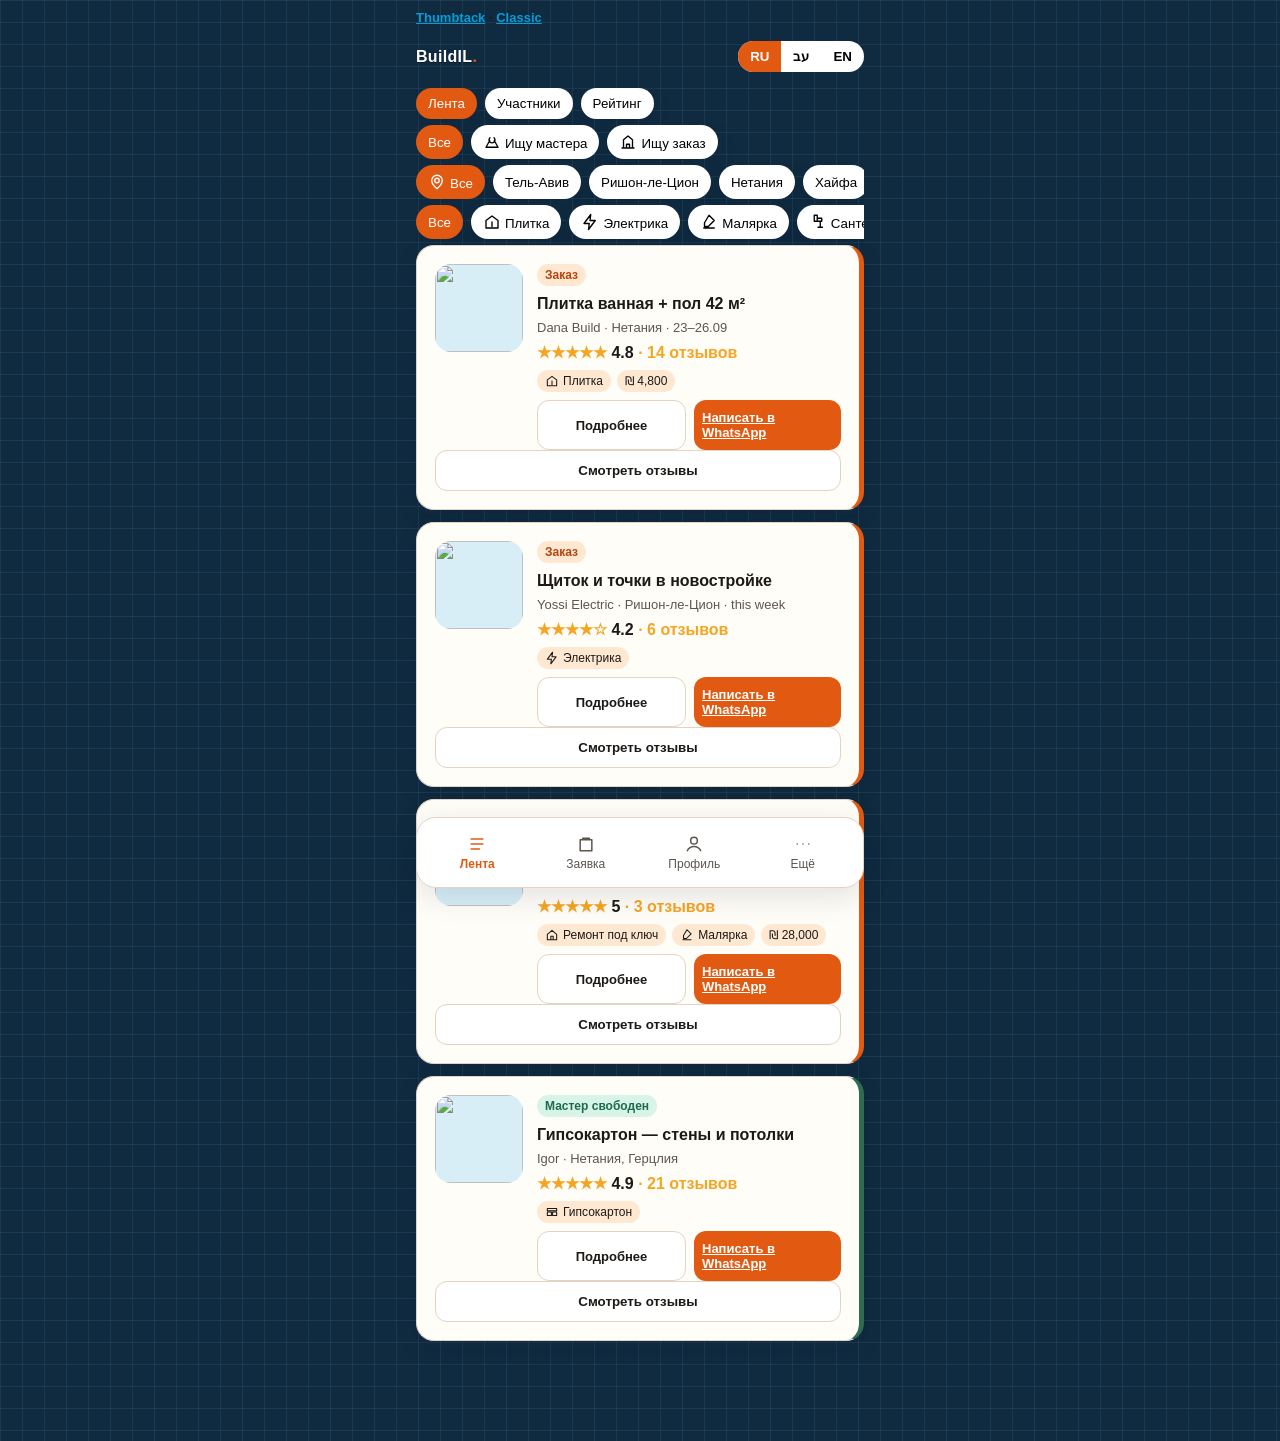
==== classic/index.html @ e70d602d "Add files via upload" ====
<!DOCTYPE html>
<html lang="ru" dir="ltr">
<head>
  <meta charset="UTF-8" />
  <meta name="viewport" content="width=device-width, initial-scale=1, viewport-fit=cover" />
  <title>BuildIL Classic</title>
  <meta name="theme-color" content="#e25a12" />
  <meta name="apple-mobile-web-app-capable" content="yes" />
  <meta name="apple-mobile-web-app-title" content="BuildIL" />
  <link rel="manifest" href="manifest.webmanifest" />
  <link rel="icon" href="icon.svg" />
  <link rel="stylesheet" href="styles.css?v=8" />
</head>
<body>
  <div class="compare"><a href="../">Thumbtack</a> · <a href="./">Classic</a></div>
  <div id="app"></div>
  <script src="app.js?v=8"></script>
  <script>
    if ("serviceWorker" in navigator) navigator.serviceWorker.register("./sw.js?v=8");
  </script>
</body>
</html>
---- classic/styles.css ----
:root {
  --bg: #12324a;
  --card: #fffdf8;
  --ink: #1c1916;
  --muted: #5c564e;
  --line: #e2d3c2;
  --brand: #e25a12;
  --brand-dark: #b8430a;
  --ok: #2f6b4f;
  --chip: #ffe8d2;
  --shadow: 0 8px 24px rgba(15, 23, 42, 0.08);
}
* { box-sizing: border-box; }
html, body {
  margin: 0;
  min-height: 100%;
  color: var(--ink);
  font-family: "Segoe UI", Arial, sans-serif;
  background-color: #102a40;
  background-image:
    linear-gradient(rgba(90, 170, 210, 0.12) 1px, transparent 1px),
    linear-gradient(90deg, rgba(90, 170, 210, 0.12) 1px, transparent 1px);
  background-size: 22px 22px;
}
body[dir="rtl"] { font-family: "Segoe UI", "Arial Hebrew", Arial, sans-serif; }
.app {
  max-width: 480px;
  margin: 0 auto;
  min-height: 100vh;
  padding: 16px 16px 88px;
}
.top {
  display: flex;
  align-items: center;
  justify-content: space-between;
  gap: 12px;
  margin-bottom: 16px;
}
.logo {
  font-weight: 800;
  letter-spacing: 0.02em;
  color: #fff;
  text-shadow: 0 1px 0 #0006;
}
.logo span { color: var(--brand); }
.lang {
  display: flex;
  background: #fff;
  border-radius: 999px;
  overflow: hidden;
}
.lang button {
  border: 0;
  background: transparent;
  padding: 8px 12px;
  font-weight: 700;
}
.lang button.on { background: var(--brand); color: #fff; }
.hero, .card {
  background: var(--card);
  border: 1px solid var(--line);
  border-radius: 18px;
  box-shadow: var(--shadow);
  padding: 18px;
  margin-bottom: 12px;
}
.profile-bg { background: #fff; }
.hero h1 { margin: 0 0 8px; font-size: 28px; line-height: 1.15; }
.hero p { margin: 0; color: var(--muted); }
.btn {
  border: 0;
  background: var(--brand);
  color: #fff;
  border-radius: 12px;
  padding: 12px 14px;
  font-weight: 700;
  width: 100%;
}
.btn.ghost {
  background: #fff;
  color: var(--ink);
  border: 1px solid var(--line);
}
.row { display: flex; gap: 8px; }
.row .btn { flex: 1; }
label { display: block; font-size: 13px; color: var(--muted); margin: 10px 0 6px; font-weight: 700; }
input, select, textarea {
  width: 100%;
  border: 1px solid var(--line);
  border-radius: 12px;
  padding: 12px;
  font: inherit;
  background: #fff;
}
input[type="date"] {
  min-height: 48px;
  background: #fff url("data:image/svg+xml,%3Csvg xmlns='http://www.w3.org/2000/svg' width='22' height='22' viewBox='0 0 24 24' fill='none' stroke='%23009fd9' stroke-width='2'%3E%3Crect x='3' y='5' width='18' height='16' rx='2'/%3E%3Cpath d='M8 3v4M16 3v4M3 10h18'/%3E%3C/svg%3E") no-repeat right 12px center;
  background-size: 20px;
}
body[dir="rtl"] input[type="date"] { background-position: left 12px center; }
textarea { min-height: 90px; resize: vertical; }
.filters { display: flex; gap: 8px; overflow: auto; padding-bottom: 6px; }
.chip {
  border: 1px solid var(--line);
  border: 0;
  background: #fff;
  border-radius: 999px;
  padding: 8px 12px;
  white-space: nowrap;
  box-shadow: var(--shadow);
}
.chip.on { background: var(--brand); color: #fff; }
.job h3 { margin: 0 0 6px; font-size: 18px; }
.job.order { border-right: 5px solid #e25a12; }
.job.offer { border-right: 5px solid #2f6b4f; }
body[dir="rtl"] .job.order { border-right: 0; border-left: 5px solid #e25a12; }
body[dir="rtl"] .job.offer { border-right: 0; border-left: 5px solid #2f6b4f; }
.badge { display: inline-block; font-size: 12px; font-weight: 800; border-radius: 999px; padding: 4px 8px; margin-bottom: 8px; }
.badge.order { background: #ffe8d2; color: #b8430a; }
.badge.offer { background: #d8f3e7; color: #1d6b4f; }
.stars { color: #f5a524; font-weight: 700; }
.stars b { color: var(--ink); }
.tag.warn { background: #ffd4d4; color: #8a1f1f; }
.meta { color: var(--muted); font-size: 13px; margin-bottom: 8px; }
.tags { display: flex; flex-wrap: wrap; gap: 6px; margin: 8px 0; }
.tag { background: var(--chip); border-radius: 999px; padding: 4px 8px; font-size: 12px; }
.nav {
  position: fixed;
  left: 50%;
  transform: translateX(-50%);
  bottom: 12px;
  width: min(448px, calc(100% - 24px));
  display: grid;
  grid-template-columns: repeat(4, 1fr);
  background: #fff;
  color: var(--ink);
  border-radius: 20px;
  padding: 6px;
  box-shadow: 0 8px 30px rgba(15,23,42,.12);
  border: 1px solid var(--line);
}
.nav button {
  border: 0;
  background: transparent;
  color: var(--muted);
  padding: 10px 4px;
  font-size: 12px;
}
.nav button.on { color: var(--brand); font-weight: 800; }
.empty { text-align: center; color: var(--muted); padding: 28px 8px; }
.ok { color: var(--ok); font-weight: 700; }
.ad {
  border: 1px dashed #d7b089;
  background: #fff7ee;
  color: #7a4b22;
  border-radius: 14px;
  padding: 12px;
  margin: 10px 0;
  font-size: 13px;
}
.checkgrid { display: grid; gap: 8px; margin: 6px 0 4px; grid-template-columns: 1fr 1fr; }
.check {
  display: flex;
  align-items: center;
  gap: 8px;
  background: #fff;
  border: 1px solid var(--line);
  border-radius: 12px;
  padding: 10px 8px;
  font-size: 13px;
}
.check input { width: auto; accent-color: var(--brand); }
.ico { font-style: normal; font-size: 16px; }
.plan-preview { margin-top: 8px; max-width: 100%; border-radius: 12px; border: 1px solid var(--line); }
.plan-name { font-size: 13px; color: var(--muted); }
.reviews { margin: 8px 0; padding: 8px; background: #fff7ee; border-radius: 12px; }
.review-item { font-size: 13px; margin: 6px 0; color: var(--ink); }
.review-write textarea { margin: 8px 0; }

.avatar { width: 56px; height: 56px; border-radius: 50%; object-fit: cover; display: block; margin-bottom: 8px; background: #ffe2cf; }
.avatar.lg { width: 96px; height: 96px; margin: 0 auto 10px; }
.avatar.stub { display: flex; align-items: center; justify-content: center; font-size: 28px; }
.page-head { text-align: center; }
.stats { display: grid; grid-template-columns: 1fr 1fr 1fr; gap: 8px; margin: 12px 0; }
.stats div { background: #fff; border-radius: 12px; padding: 10px 6px; }
.stats b { display: block; font-size: 20px; }
.stats span { font-size: 12px; color: var(--muted); }

.tt-card { display: block; }
.tt-row { display: flex; gap: 14px; align-items: flex-start; }
.tt-photo {
  width: 88px; height: 88px; min-width: 88px;
  border-radius: 16px; object-fit: cover;
  background: #d7eef7;
}
.tt-body { flex: 1; min-width: 0; }
.tt-body h3 { font-size: 16px; line-height: 1.25; }
.tt-actions { display: flex; gap: 8px; margin-top: 8px; }
.tt-actions .btn { width: auto; flex: 1; padding: 10px 8px; font-size: 13px; }

.compare { max-width: 480px; margin: 0 auto; padding: 10px 16px 0; font-size: 13px; font-weight: 700; }
.compare a { color: #009fd9; }

@media (prefers-reduced-motion: no-preference) {
  .card, .hero, .ad {
    animation: rise .35s ease both;
  }
  .card:nth-child(2) { animation-delay: .04s; }
  .card:nth-child(3) { animation-delay: .08s; }
  .card:nth-child(4) { animation-delay: .12s; }
  .card:nth-child(5) { animation-delay: .16s; }
  .chip, .btn, .nav button {
    transition: transform .15s ease, background .15s ease, color .15s ease, box-shadow .15s ease;
  }
  .btn:active, .chip:active, .nav button:active { transform: scale(.97); }
  .tt-photo { transition: transform .2s ease; }
  .tt-card:hover .tt-photo { transform: scale(1.03); }
}
@keyframes rise {
  from { opacity: 0; transform: translateY(10px); }
  to { opacity: 1; transform: none; }
}

.icon {
  width: 18px; height: 18px;
  display: inline-block; vertical-align: -3px;
  margin-inline-end: 4px;
  fill: none; stroke: currentColor;
  stroke-width: 1.8; stroke-linecap: round; stroke-linejoin: round;
}
.nav .icon { display: block; margin: 0 auto 3px; width: 20px; height: 20px; }
.tag .icon { width: 14px; height: 14px; }
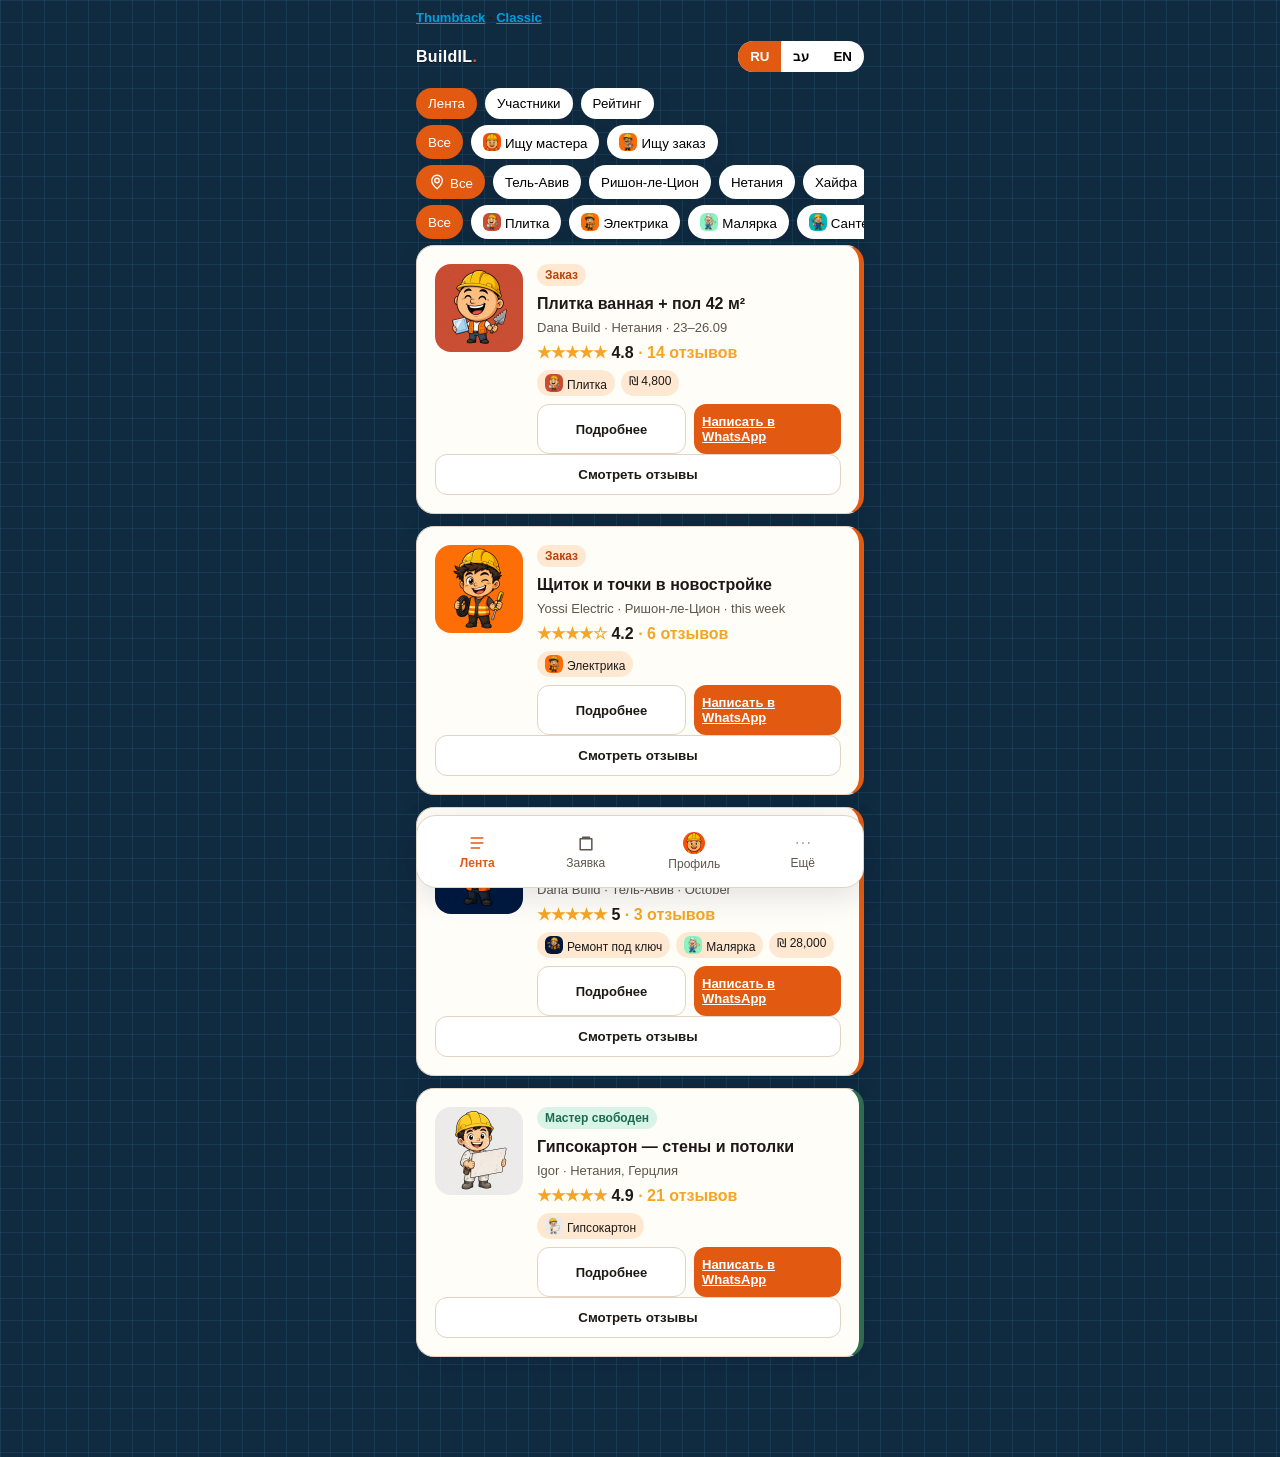
==== commit d78713bc: "Add files via upload" ====
--- a/classic/index.html
+++ b/classic/index.html
@@ -9,14 +9,14 @@
   <meta name="apple-mobile-web-app-title" content="BuildIL" />
   <link rel="manifest" href="manifest.webmanifest" />
   <link rel="icon" href="icon.svg" />
-  <link rel="stylesheet" href="styles.css?v=8" />
+  <link rel="stylesheet" href="styles.css?v=9" />
 </head>
 <body>
   <div class="compare"><a href="../">Thumbtack</a> · <a href="./">Classic</a></div>
   <div id="app"></div>
-  <script src="app.js?v=8"></script>
+  <script src="app.js?v=9"></script>
   <script>
-    if ("serviceWorker" in navigator) navigator.serviceWorker.register("./sw.js?v=8");
+    if ("serviceWorker" in navigator) navigator.serviceWorker.register("./sw.js?v=9");
   </script>
 </body>
 </html>
--- a/classic/styles.css
+++ b/classic/styles.css
@@ -230,3 +230,12 @@
 }
 .nav .icon { display: block; margin: 0 auto 3px; width: 20px; height: 20px; }
 .tag .icon { width: 14px; height: 14px; }
+
+.icon.pic {
+  object-fit: cover;
+  border-radius: 6px;
+  stroke: none;
+  background: #fff;
+}
+.nav .icon.pic { width: 22px; height: 22px; border-radius: 50%; }
+.tag .icon.pic { width: 18px; height: 18px; }
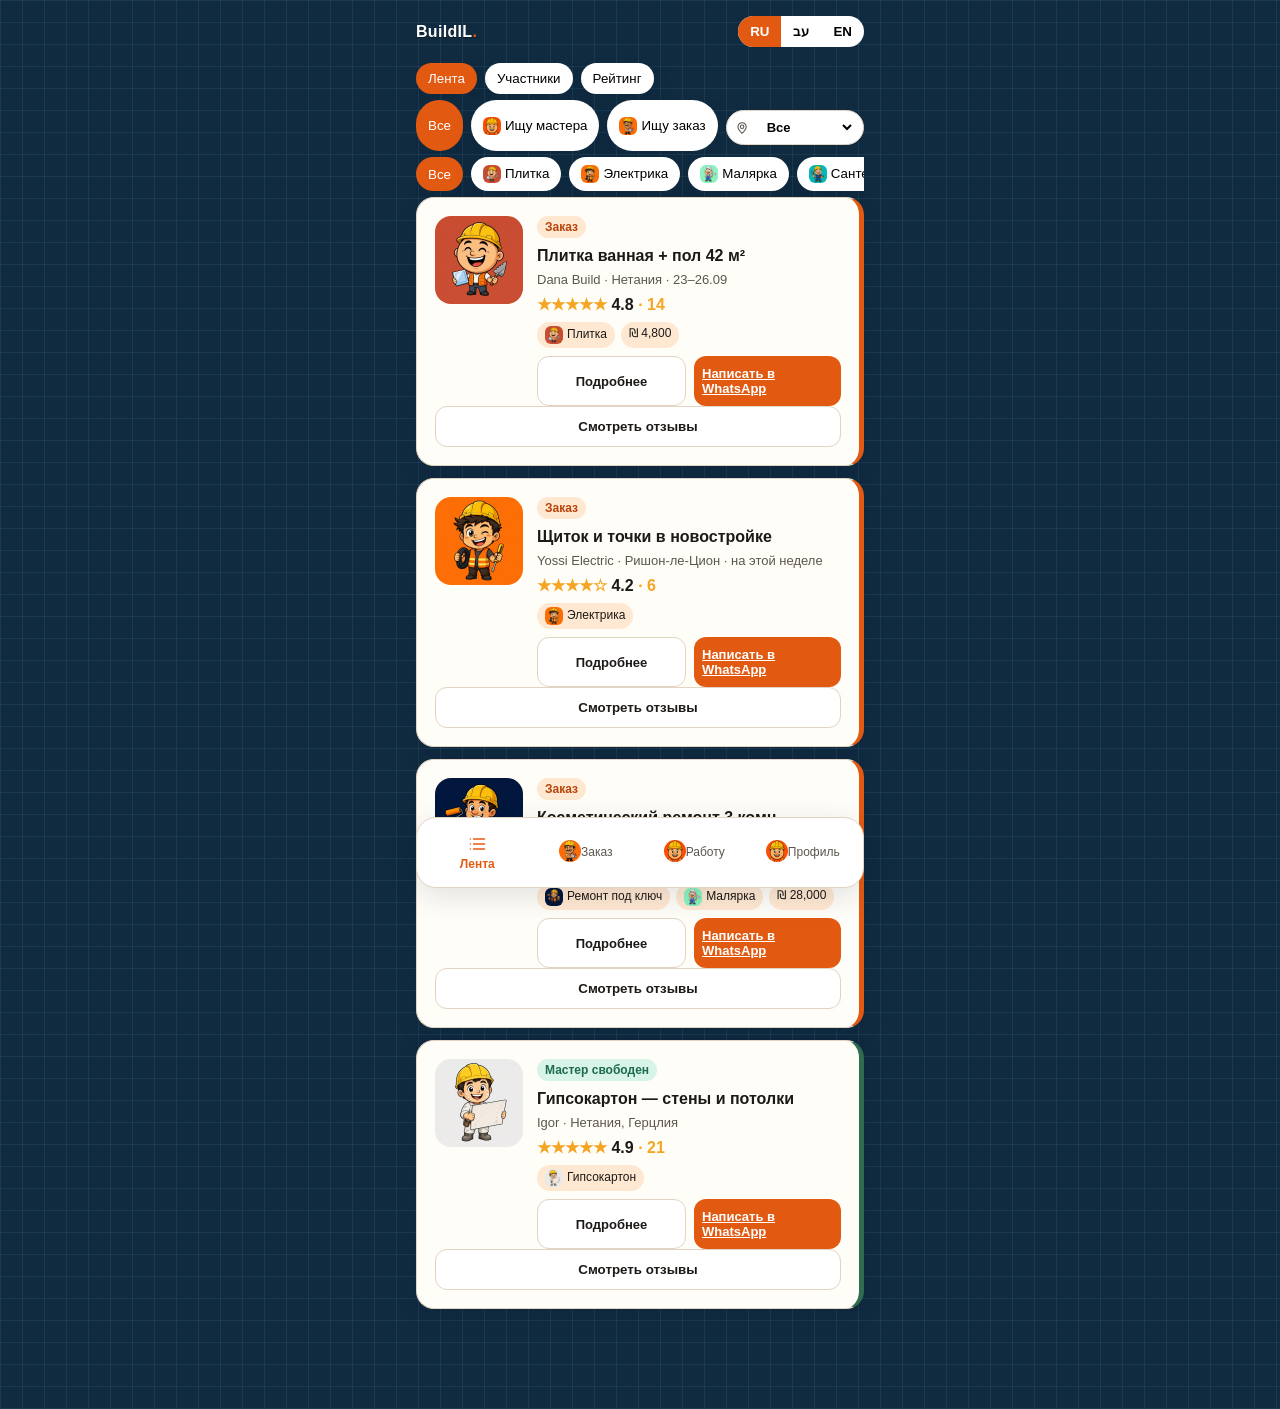
==== commit b0bd7bf7: "Add files via upload" ====
--- a/classic/index.html
+++ b/classic/index.html
@@ -9,14 +9,13 @@
   <meta name="apple-mobile-web-app-title" content="BuildIL" />
   <link rel="manifest" href="manifest.webmanifest" />
   <link rel="icon" href="icon.svg" />
-  <link rel="stylesheet" href="styles.css?v=9" />
+  <link rel="stylesheet" href="styles.css?v=15" />
 </head>
 <body>
-  <div class="compare"><a href="../">Thumbtack</a> · <a href="./">Classic</a></div>
   <div id="app"></div>
-  <script src="app.js?v=9"></script>
+  <script src="app.js?v=15"></script>
   <script>
-    if ("serviceWorker" in navigator) navigator.serviceWorker.register("./sw.js?v=9");
+    if ("serviceWorker" in navigator) navigator.serviceWorker.register("./sw.js?v=15");
   </script>
 </body>
 </html>
--- a/classic/styles.css
+++ b/classic/styles.css
@@ -239,3 +239,44 @@
 }
 .nav .icon.pic { width: 22px; height: 22px; border-radius: 50%; }
 .tag .icon.pic { width: 18px; height: 18px; }
+
+.icon.pic, .tt-photo {
+  animation: bob 1.6s ease-in-out infinite !important;
+  transform-origin: 50% 90%;
+}
+.icon.pic:hover, .tt-photo:hover { animation: wave .45s ease !important; }
+@keyframes bob {
+  0%, 100% { transform: translateY(0) rotate(0deg); }
+  50% { transform: translateY(-8px) rotate(-4deg); }
+}
+@keyframes wave {
+  0%, 100% { transform: rotate(0); }
+  25% { transform: rotate(-8deg) scale(1.08); }
+  75% { transform: rotate(8deg) scale(1.08); }
+}
+
+.picwrap {
+  display: inline-block;
+  vertical-align: middle;
+  animation: bob 1.6s ease-in-out infinite;
+  -webkit-animation: bob 1.6s ease-in-out infinite;
+  transform-origin: 50% 90%;
+  -webkit-transform-origin: 50% 90%;
+}
+.picwrap.big { display: block; flex-shrink: 0; }
+.picwrap .icon.pic, .picwrap .tt-photo {
+  animation: none !important;
+  -webkit-animation: none !important;
+  display: block;
+}
+@-webkit-keyframes bob {
+  0%, 100% { -webkit-transform: translateY(0) rotate(0deg); transform: translateY(0) rotate(0deg); }
+  50% { -webkit-transform: translateY(-8px) rotate(-4deg); transform: translateY(-8px) rotate(-4deg); }
+}
+
+.stars { white-space: nowrap; display: inline-block; }
+.citypick { display: flex; align-items: center; gap: 6px; background: #fff; border: 1px solid var(--line); border-radius: 999px; padding: 0 8px; }
+.citypick select { border: 0; background: transparent; font: inherit; padding: 8px 4px; max-width: 140px; }
+.filebtn { display: block; border: 1px solid var(--line); border-radius: 12px; padding: 12px; text-align: center; background: #fff; cursor: pointer; }
+.filebtn input { display: none; }
+.avatar.lg { width: 96px; height: 96px; border-radius: 50%; object-fit: cover; display: block; margin: 0 auto 8px; }
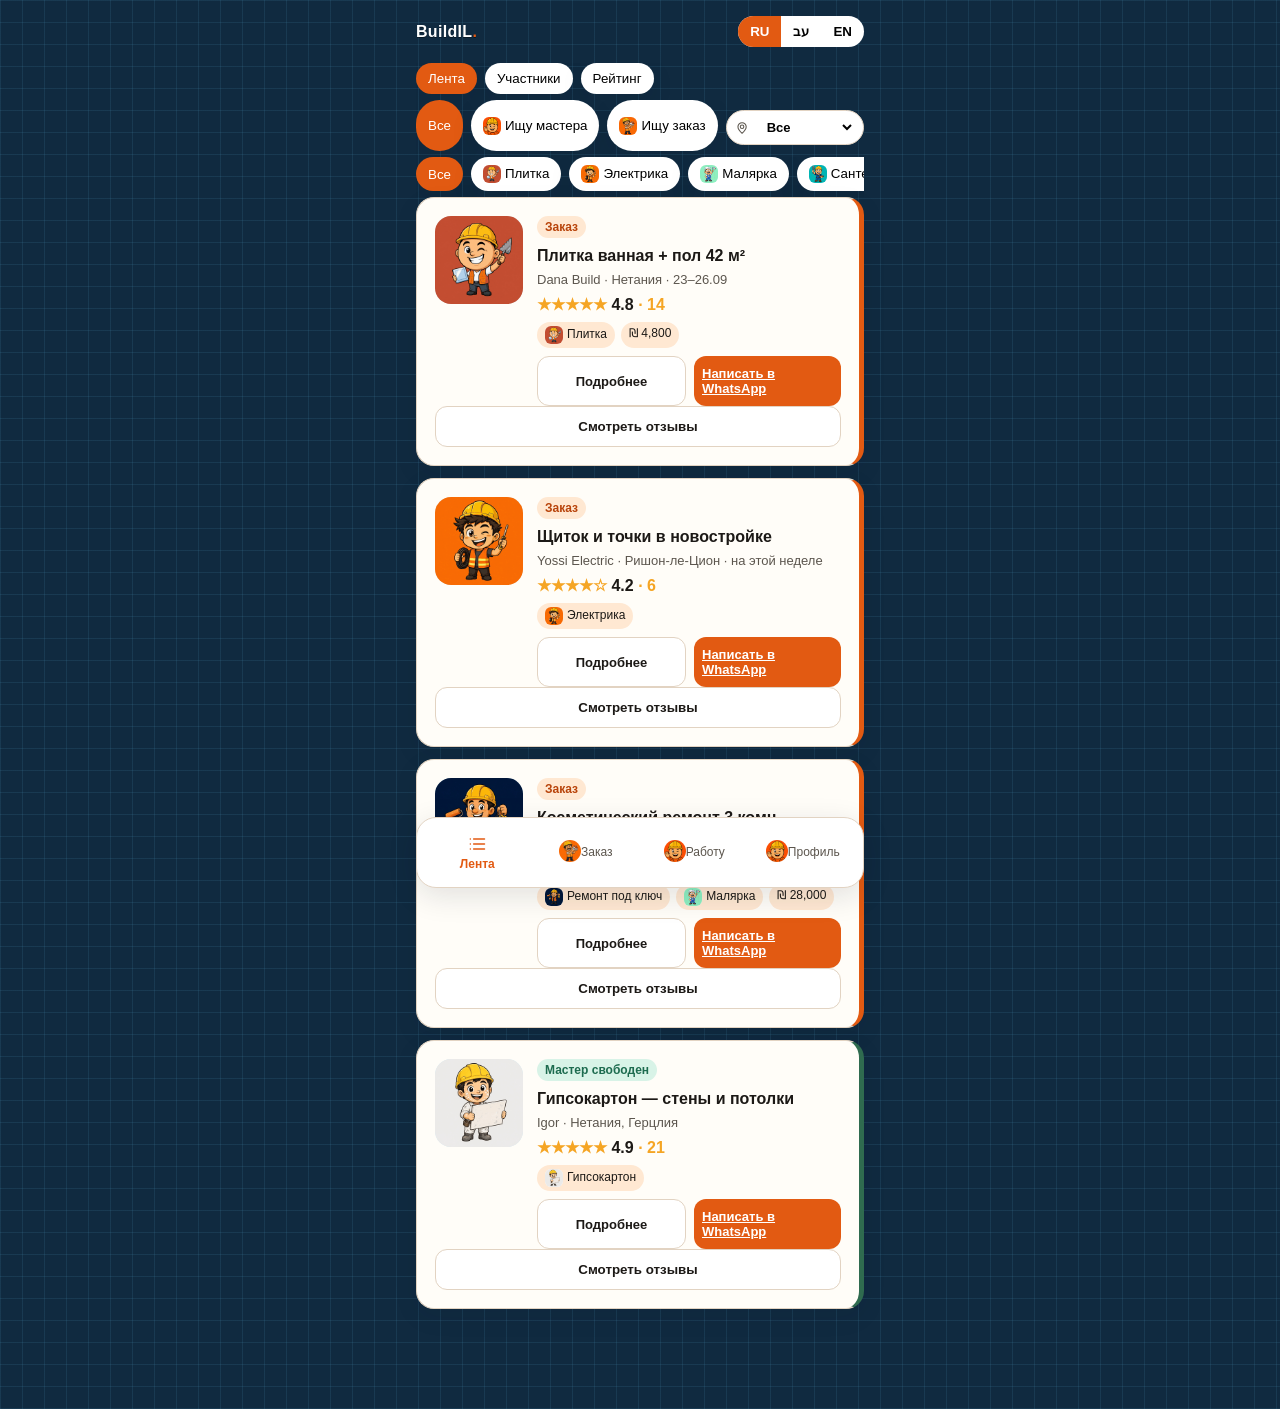
==== commit e49ffa41: "Add files via upload" ====
--- a/classic/index.html
+++ b/classic/index.html
@@ -9,13 +9,13 @@
   <meta name="apple-mobile-web-app-title" content="BuildIL" />
   <link rel="manifest" href="manifest.webmanifest" />
   <link rel="icon" href="icon.svg" />
-  <link rel="stylesheet" href="styles.css?v=15" />
+  <link rel="stylesheet" href="styles.css?v=17" />
 </head>
 <body>
   <div id="app"></div>
-  <script src="app.js?v=15"></script>
+  <script src="app.js?v=17"></script>
   <script>
-    if ("serviceWorker" in navigator) navigator.serviceWorker.register("./sw.js?v=15");
+    if ("serviceWorker" in navigator) navigator.serviceWorker.register("./sw.js?v=17");
   </script>
 </body>
 </html>
--- a/classic/styles.css
+++ b/classic/styles.css
@@ -241,7 +241,7 @@
 .tag .icon.pic { width: 18px; height: 18px; }
 
 .icon.pic, .tt-photo {
-  animation: bob 1.6s ease-in-out infinite !important;
+  animation: none !important;
   transform-origin: 50% 90%;
 }
 .icon.pic:hover, .tt-photo:hover { animation: wave .45s ease !important; }
@@ -258,8 +258,8 @@
 .picwrap {
   display: inline-block;
   vertical-align: middle;
-  animation: bob 1.6s ease-in-out infinite;
-  -webkit-animation: bob 1.6s ease-in-out infinite;
+  animation: none;
+  -webkit-animation: none;
   transform-origin: 50% 90%;
   -webkit-transform-origin: 50% 90%;
 }
@@ -280,3 +280,12 @@
 .filebtn { display: block; border: 1px solid var(--line); border-radius: 12px; padding: 12px; text-align: center; background: #fff; cursor: pointer; }
 .filebtn input { display: none; }
 .avatar.lg { width: 96px; height: 96px; border-radius: 50%; object-fit: cover; display: block; margin: 0 auto 8px; }
+
+.mine-row { display: grid; grid-template-columns: 1fr 1fr; gap: 8px; margin-top: 14px; }
+.mine-tile {
+  border: 1px solid var(--line); background: #fff; border-radius: 16px;
+  padding: 12px 8px; text-align: center; color: inherit;
+}
+.mine-tile b { display: block; margin: 4px 0 2px; }
+.mine-tile span { display: block; font-size: 11px; color: var(--muted); line-height: 1.2; }
+.mine-tile .icon, .mine-tile .picwrap { margin: 0 auto; }
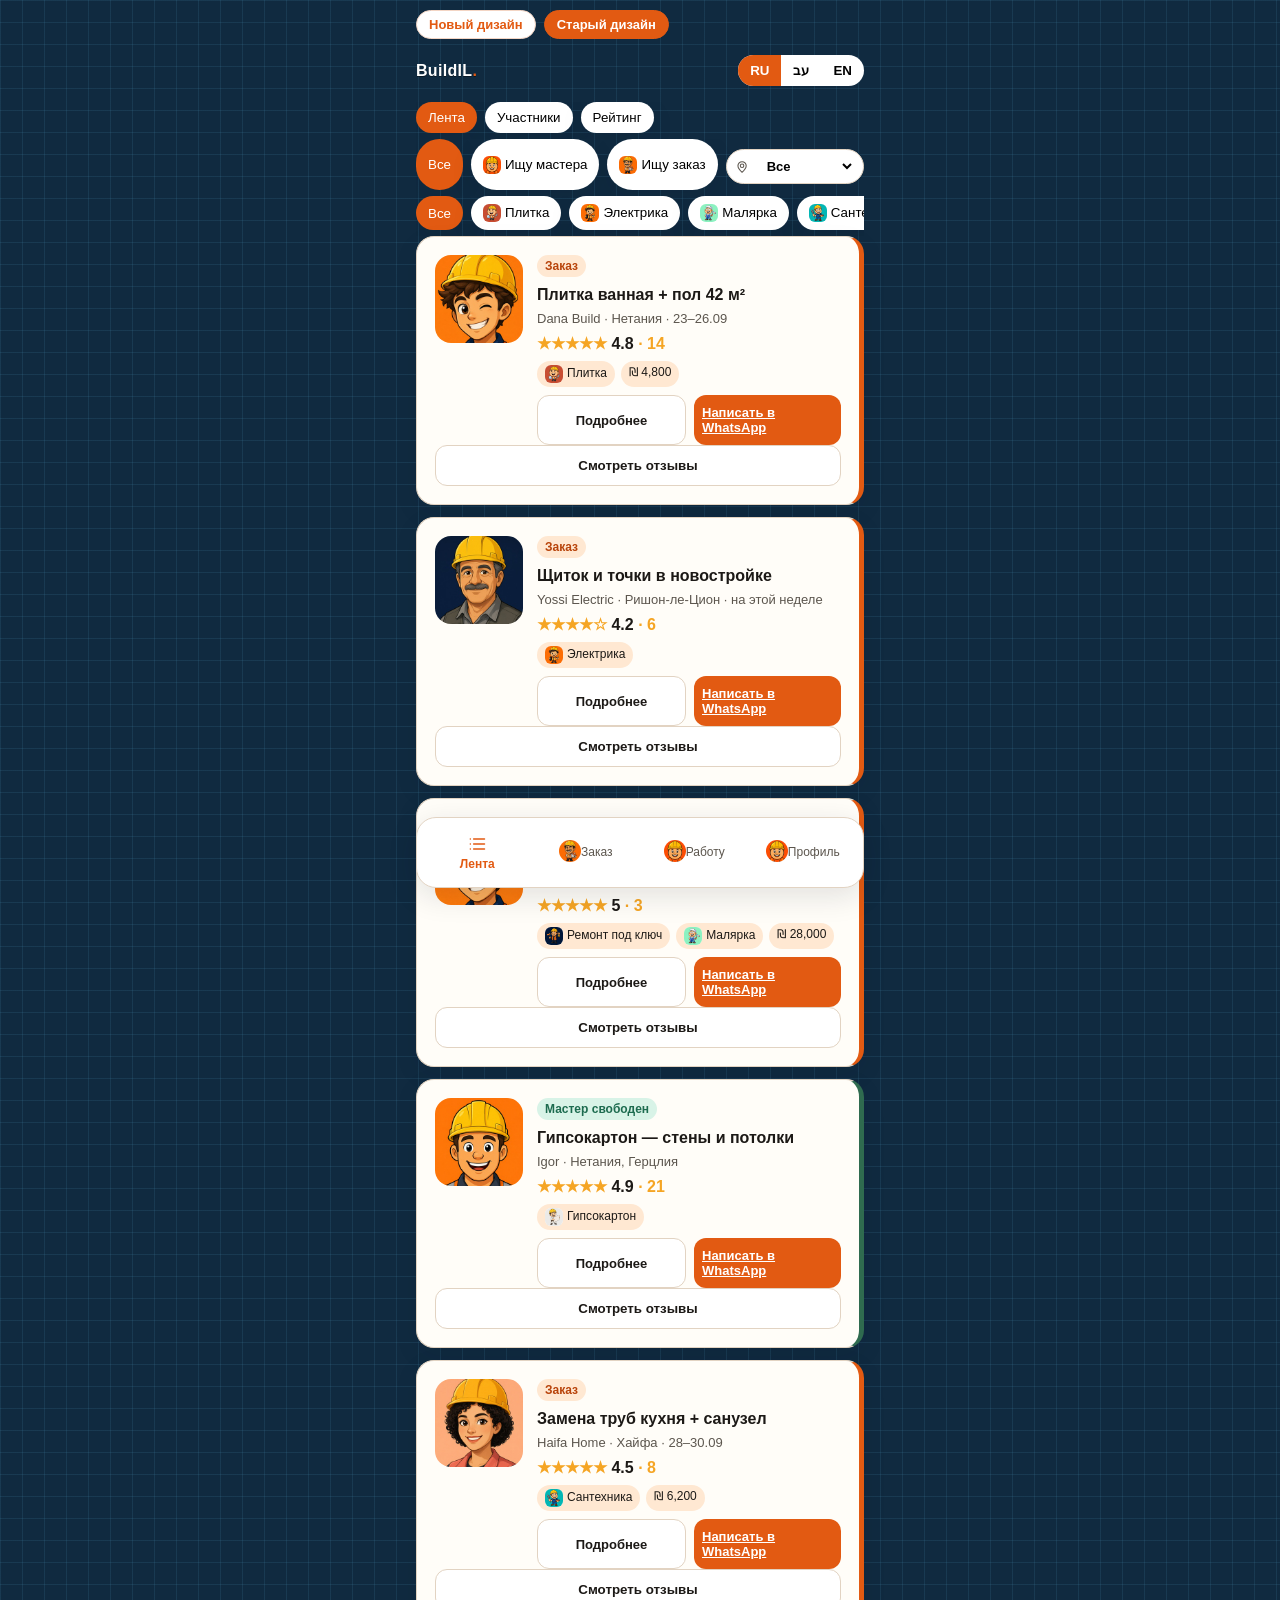
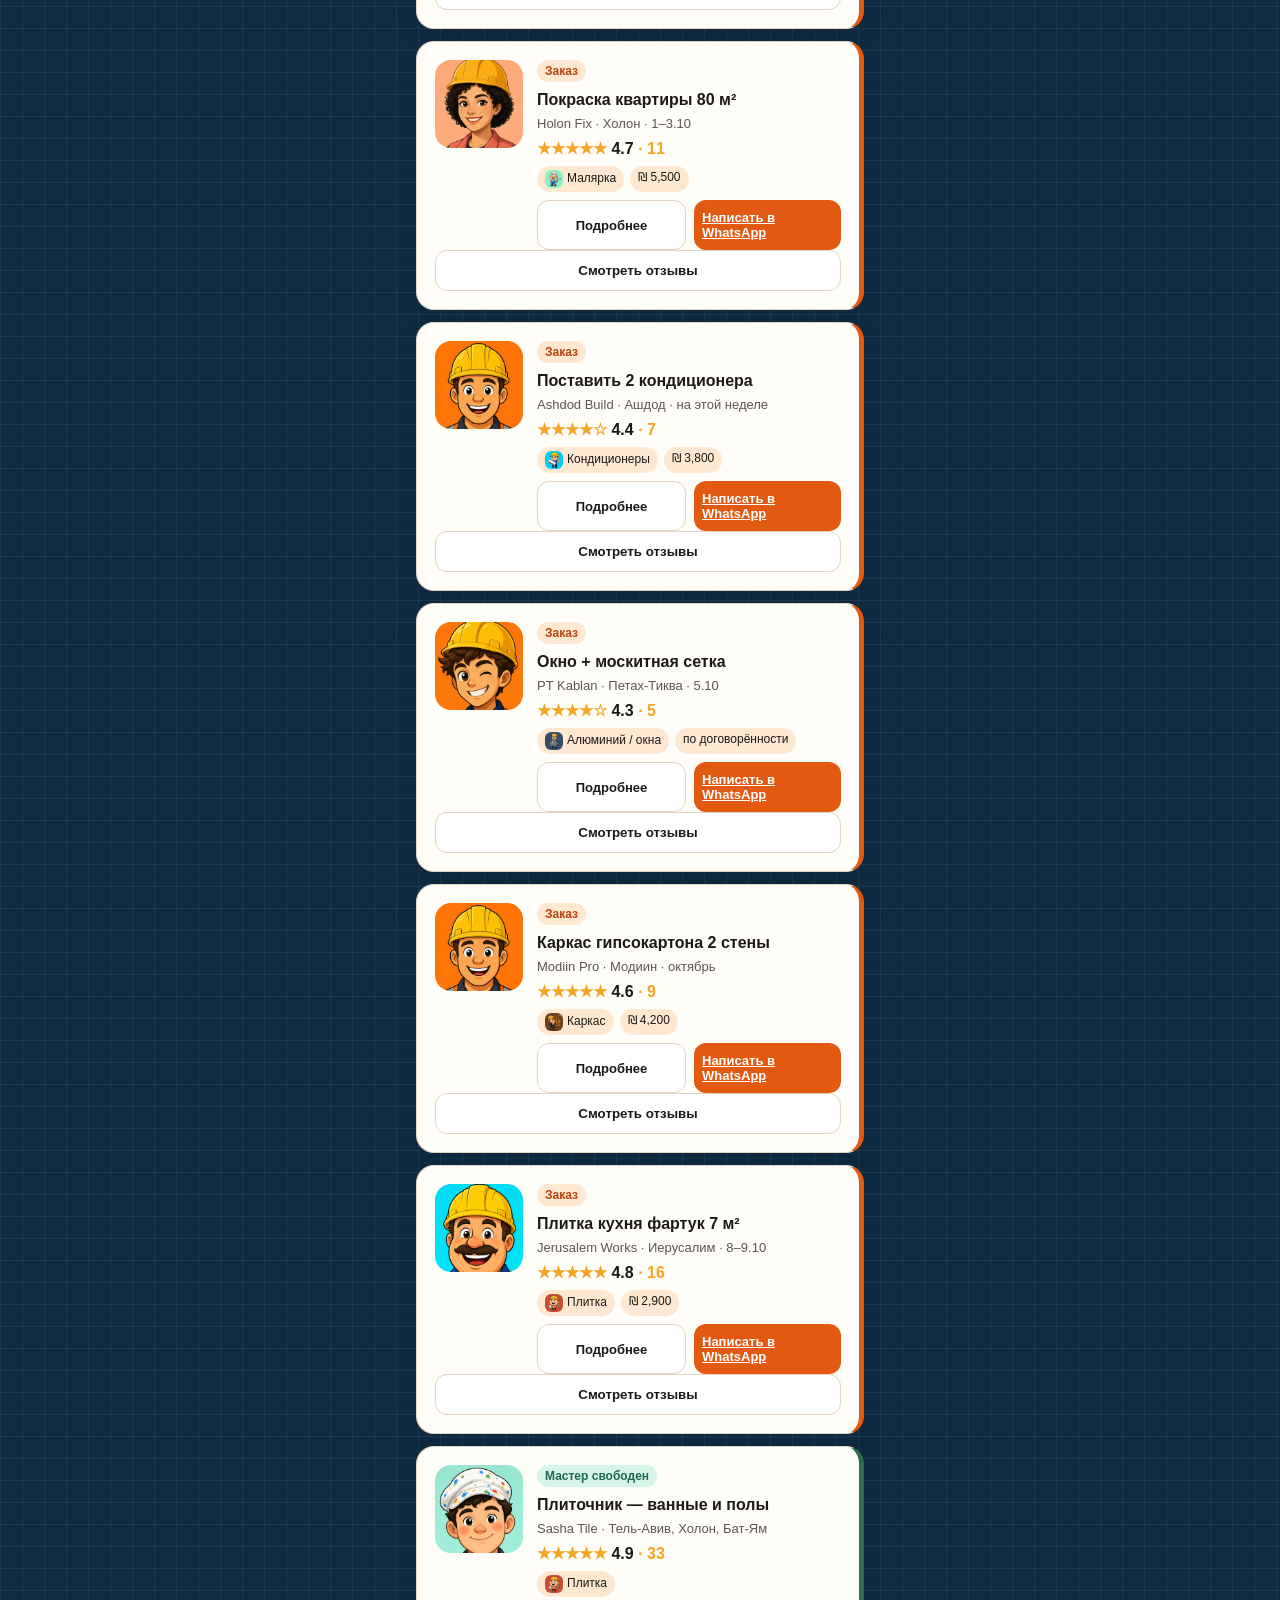
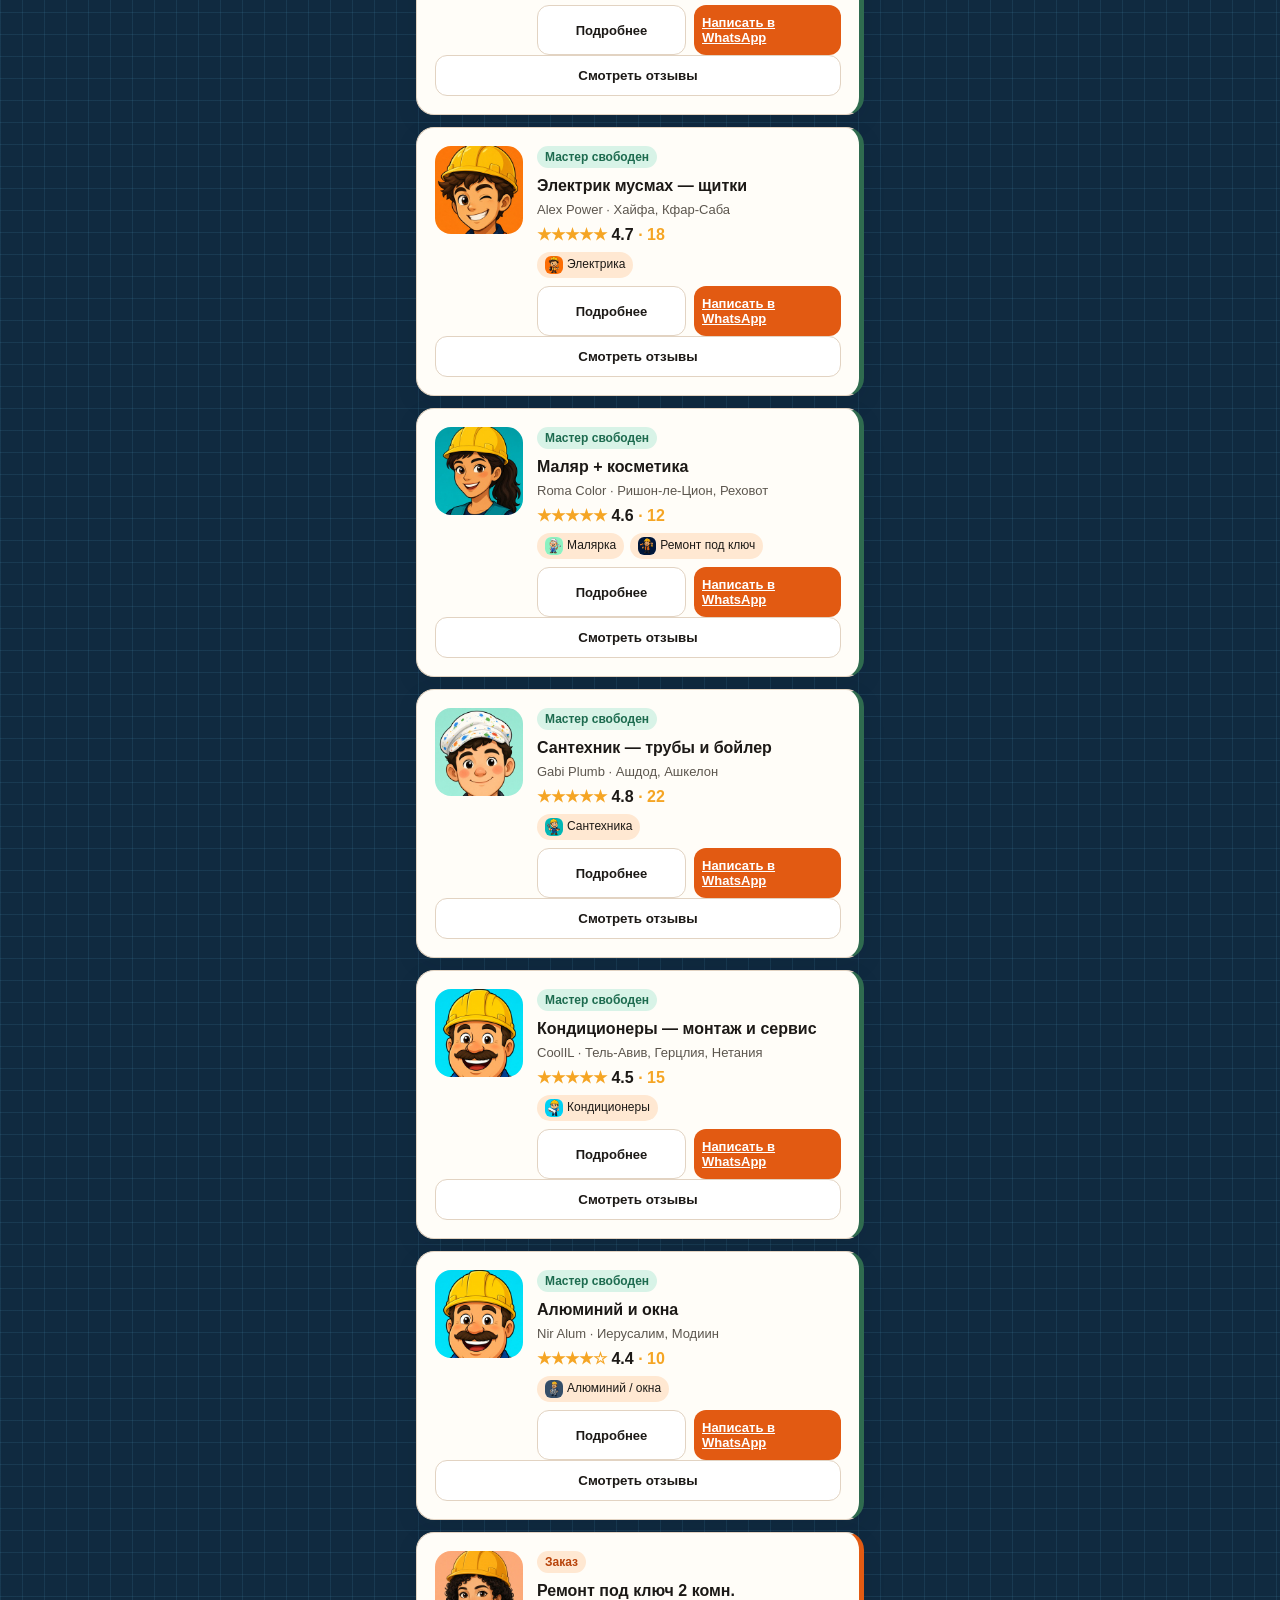
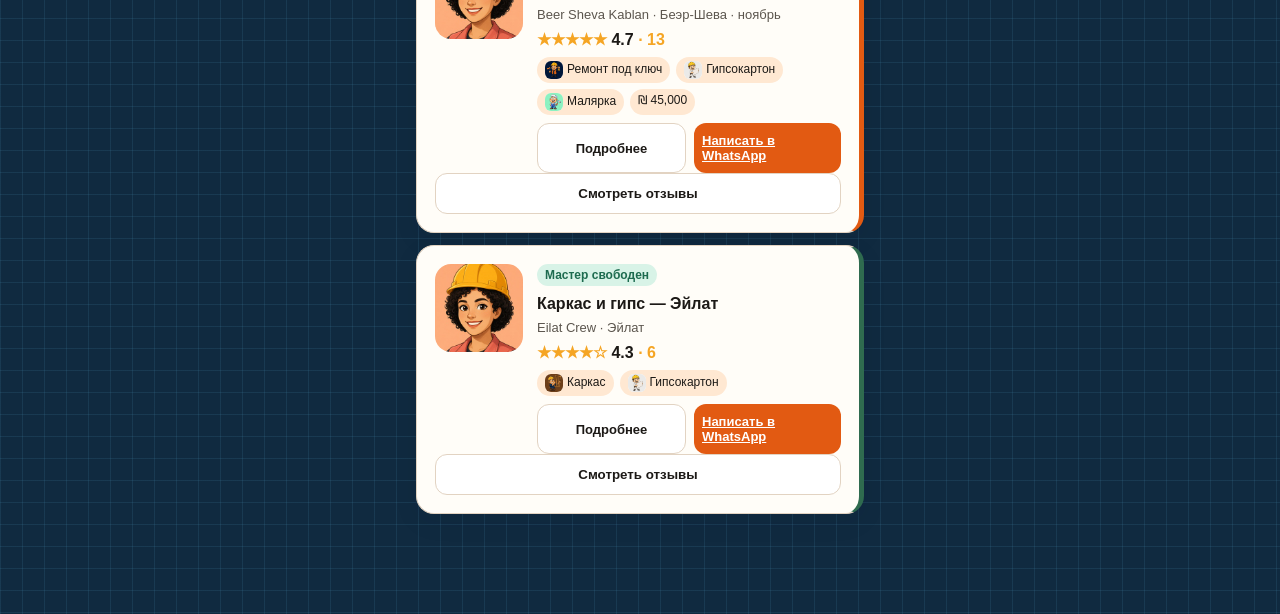
==== commit 43db0b4e: "Add files via upload" ====
--- a/classic/index.html
+++ b/classic/index.html
@@ -9,13 +9,17 @@
   <meta name="apple-mobile-web-app-title" content="BuildIL" />
   <link rel="manifest" href="manifest.webmanifest" />
   <link rel="icon" href="icon.svg" />
-  <link rel="stylesheet" href="styles.css?v=17" />
+  <link rel="stylesheet" href="styles.css?v=20" />
 </head>
 <body>
+  <div class="compare">
+    <a href="../">Новый дизайн</a>
+    <a class="on" href="./">Старый дизайн</a>
+  </div>
   <div id="app"></div>
-  <script src="app.js?v=17"></script>
+  <script src="app.js?v=20"></script>
   <script>
-    if ("serviceWorker" in navigator) navigator.serviceWorker.register("./sw.js?v=17");
+    if ("serviceWorker" in navigator) navigator.serviceWorker.register("./sw.js?v=20");
   </script>
 </body>
 </html>
--- a/classic/styles.css
+++ b/classic/styles.css
@@ -198,8 +198,9 @@
 .tt-actions { display: flex; gap: 8px; margin-top: 8px; }
 .tt-actions .btn { width: auto; flex: 1; padding: 10px 8px; font-size: 13px; }
 
-.compare { max-width: 480px; margin: 0 auto; padding: 10px 16px 0; font-size: 13px; font-weight: 700; }
-.compare a { color: #009fd9; }
+.compare { max-width: 480px; margin: 0 auto; padding: 10px 16px 0; font-size: 13px; font-weight: 700; display: flex; gap: 8px; }
+.compare a { color: #e25a12; border: 1px solid #f3d5c4; background: #fff; border-radius: 999px; padding: 6px 12px; text-decoration: none; }
+.compare a.on { background: #e25a12; color: #fff; border-color: #e25a12; }
 
 @media (prefers-reduced-motion: no-preference) {
   .card, .hero, .ad {
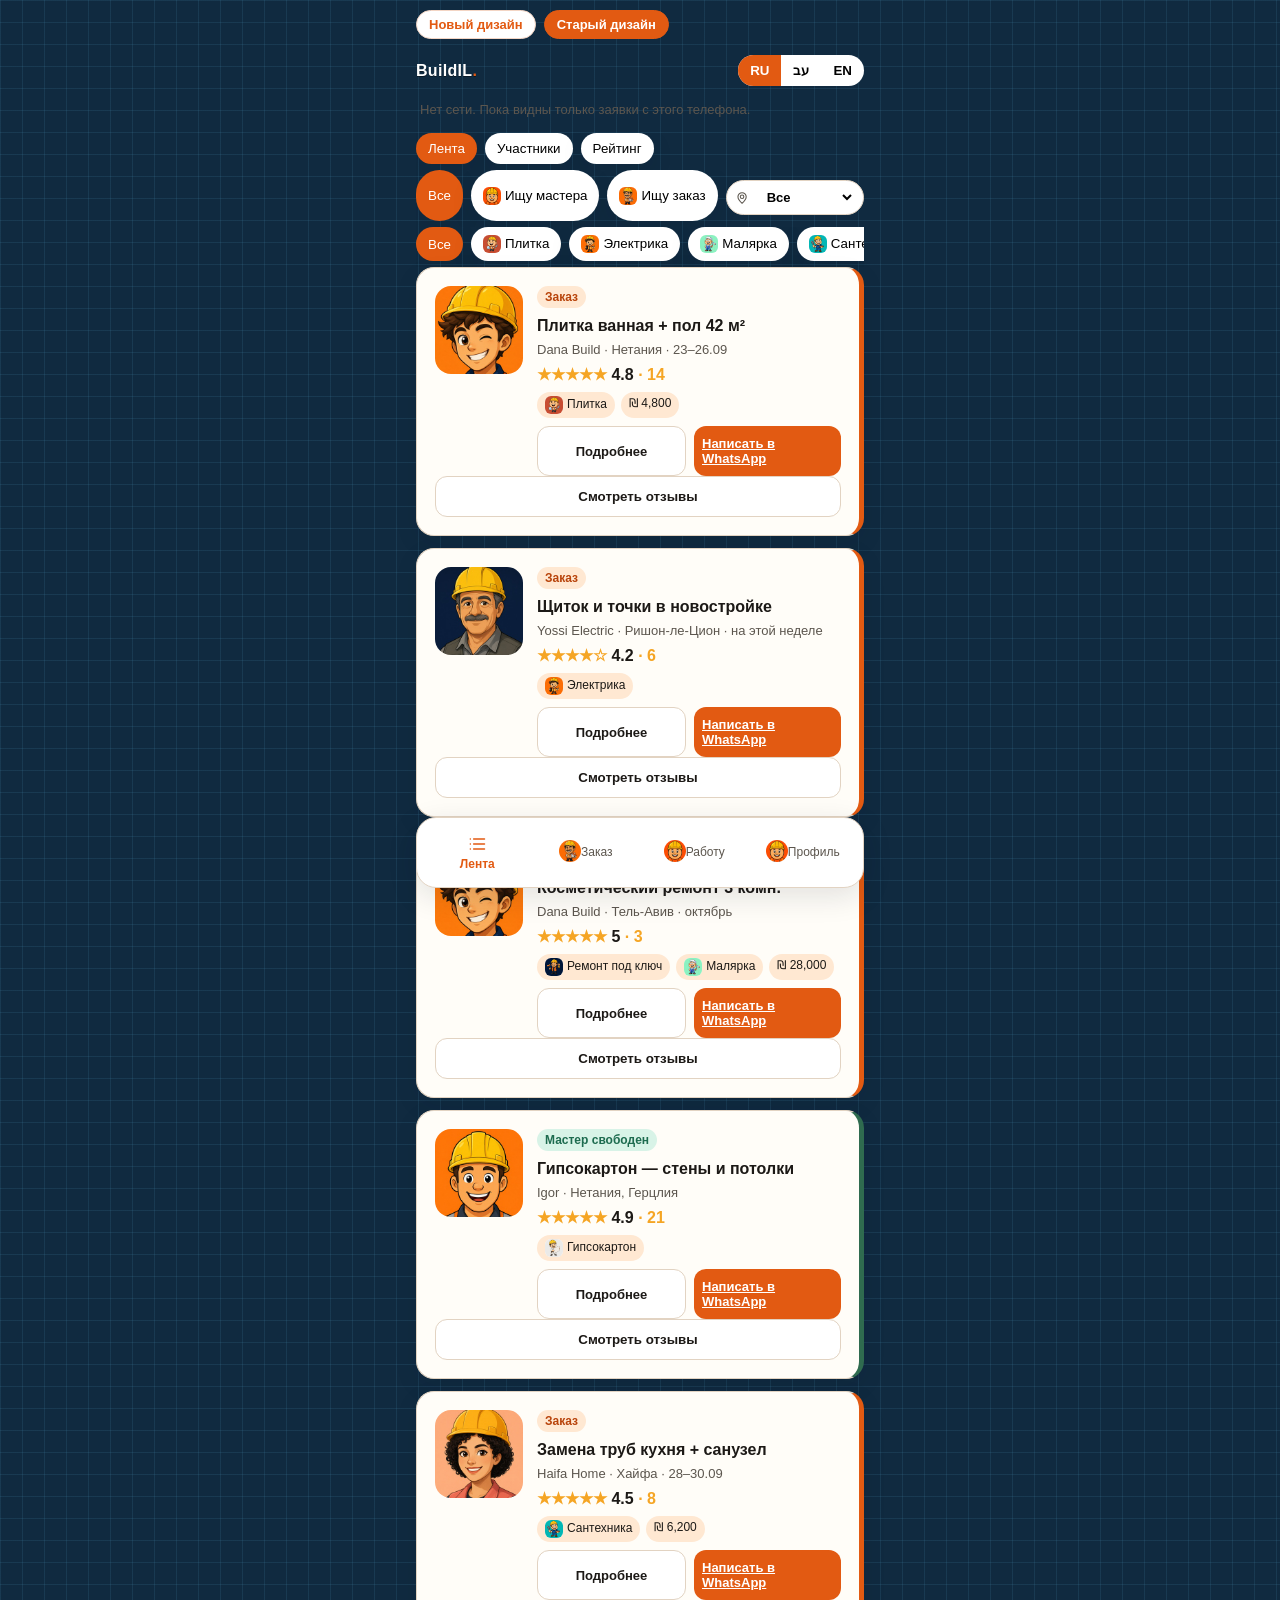
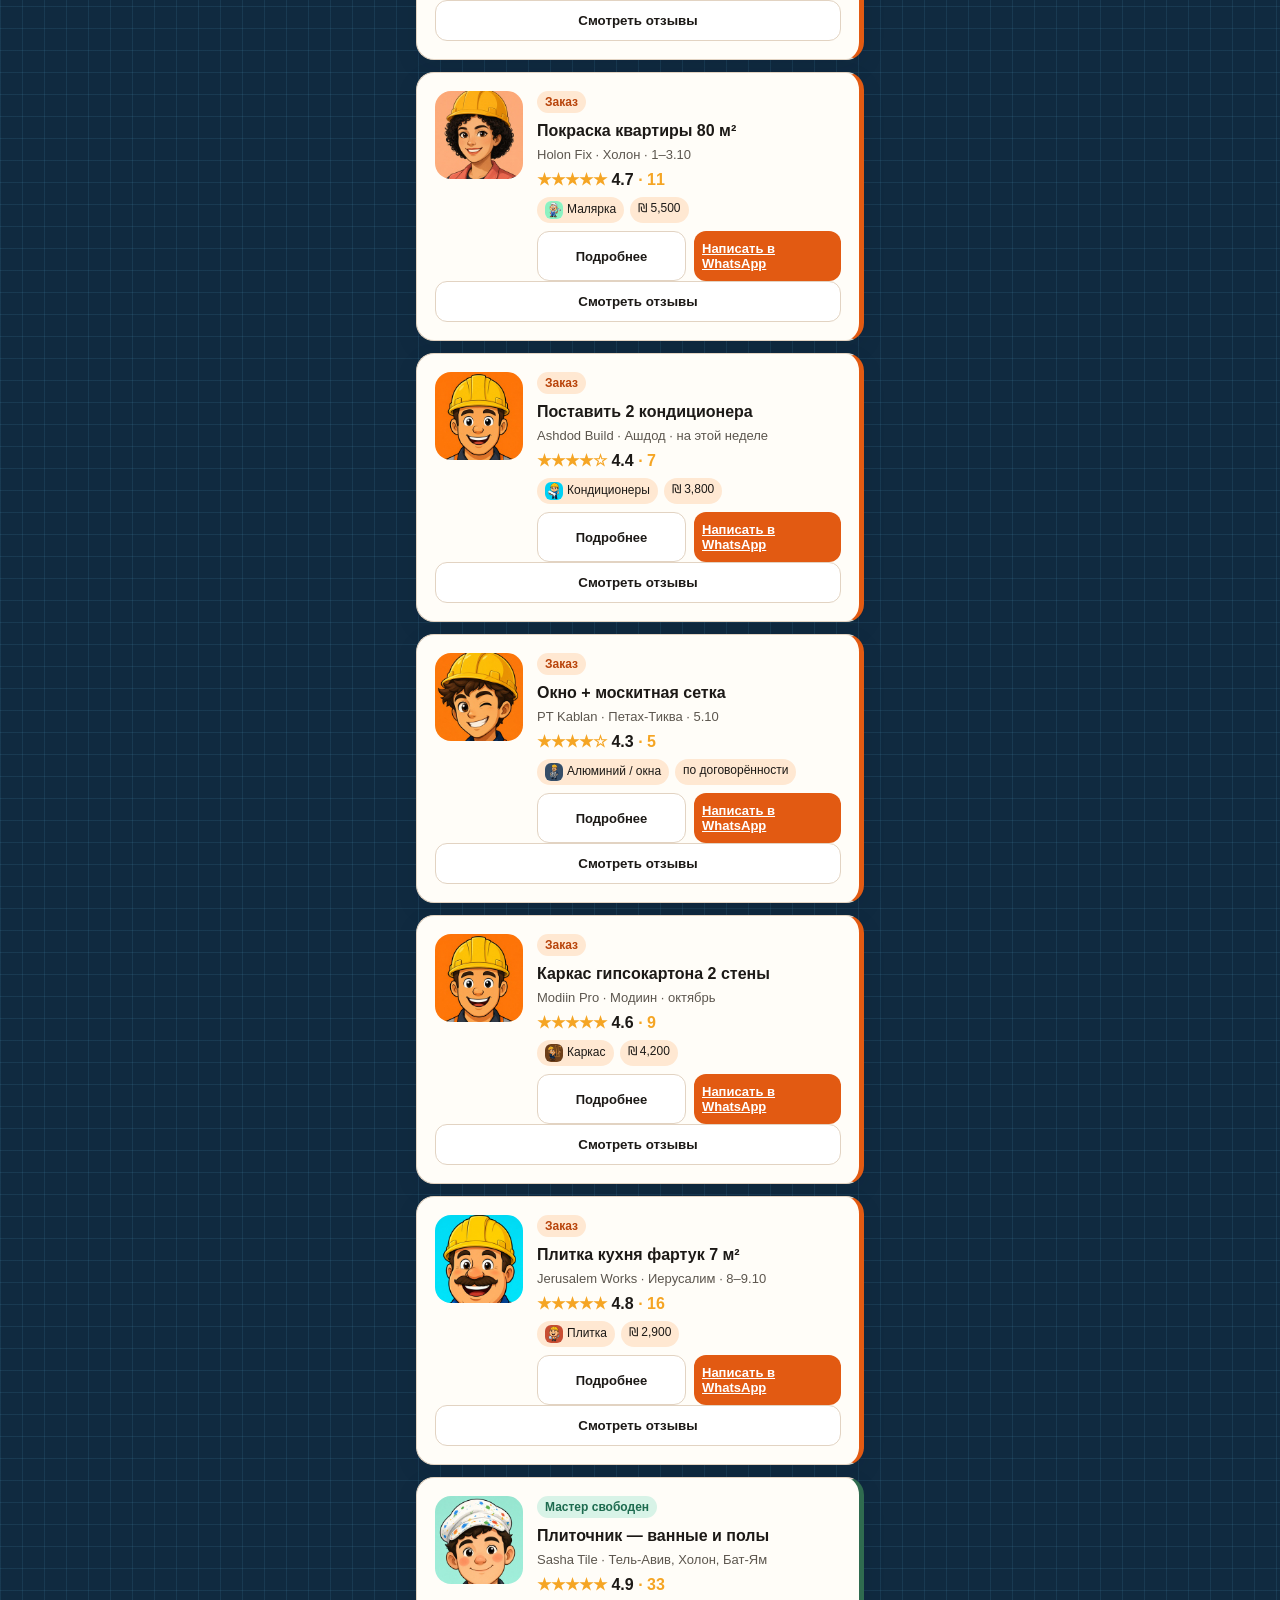
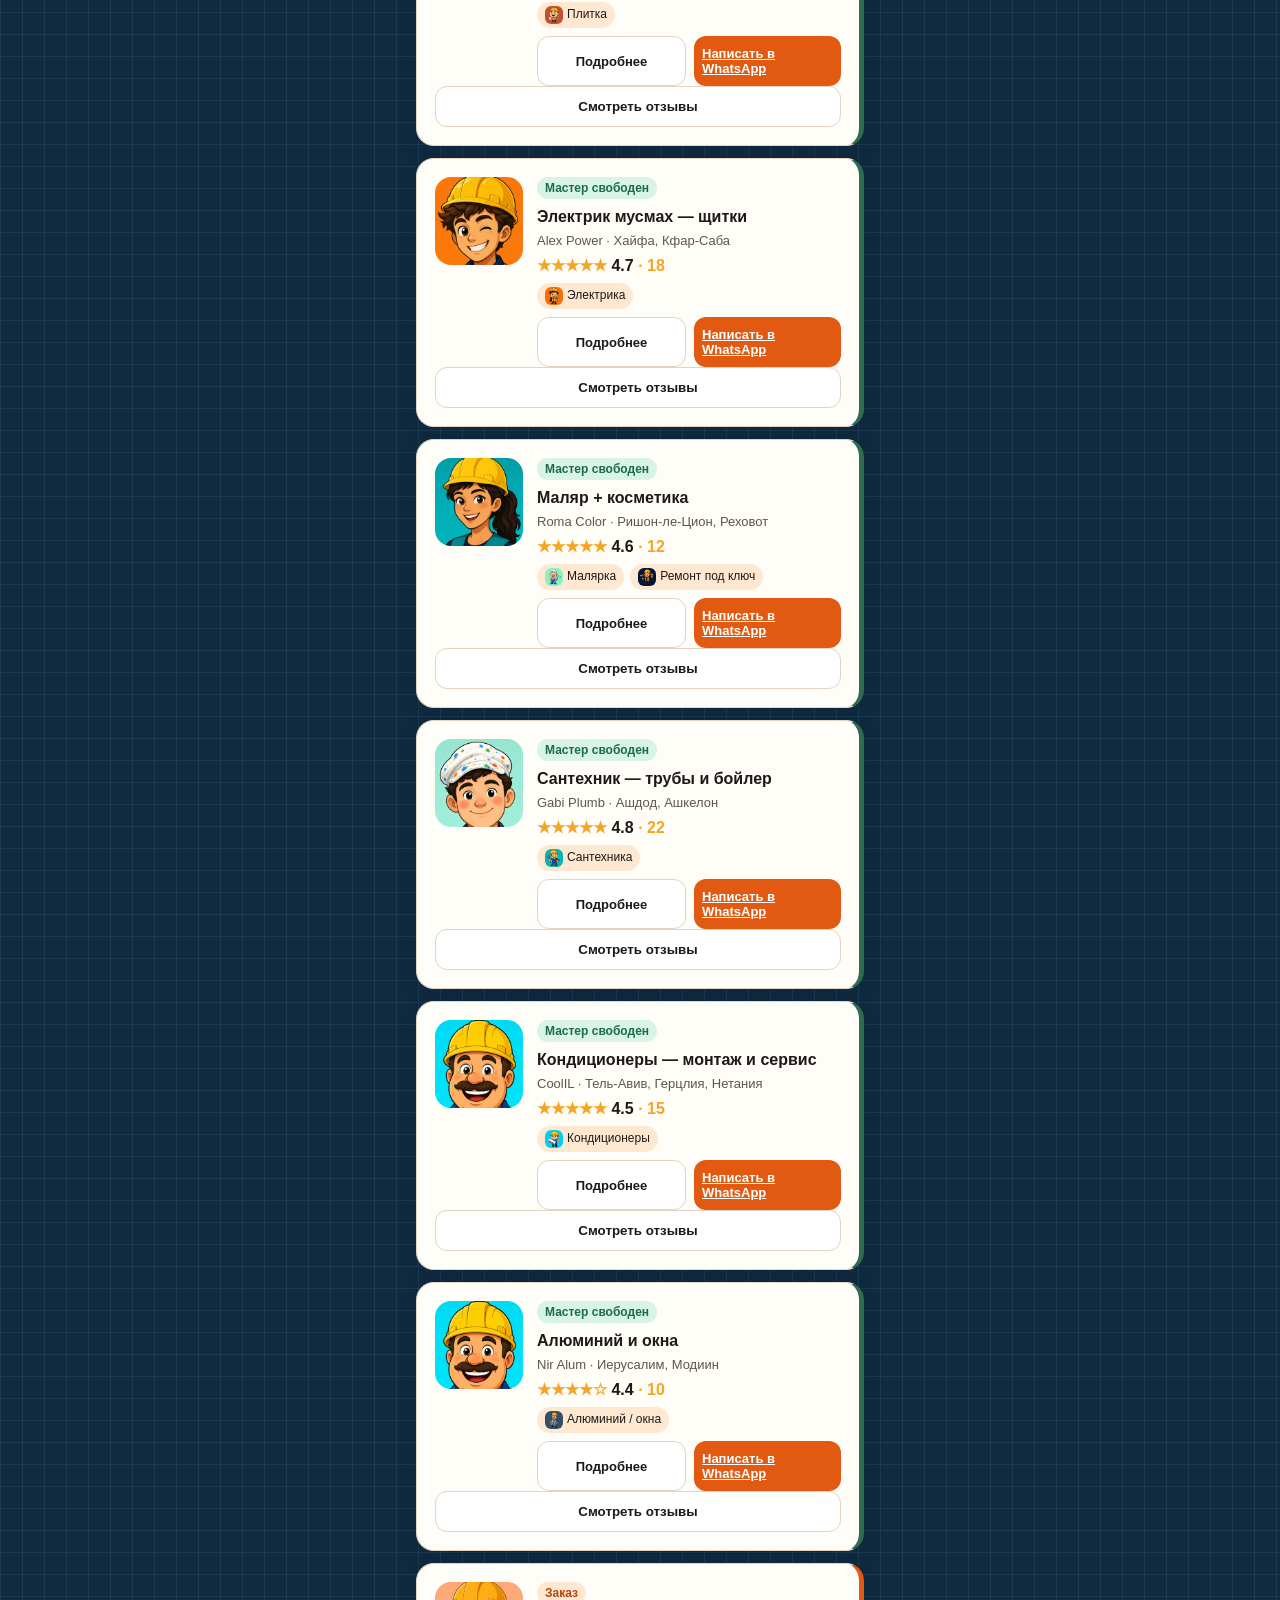
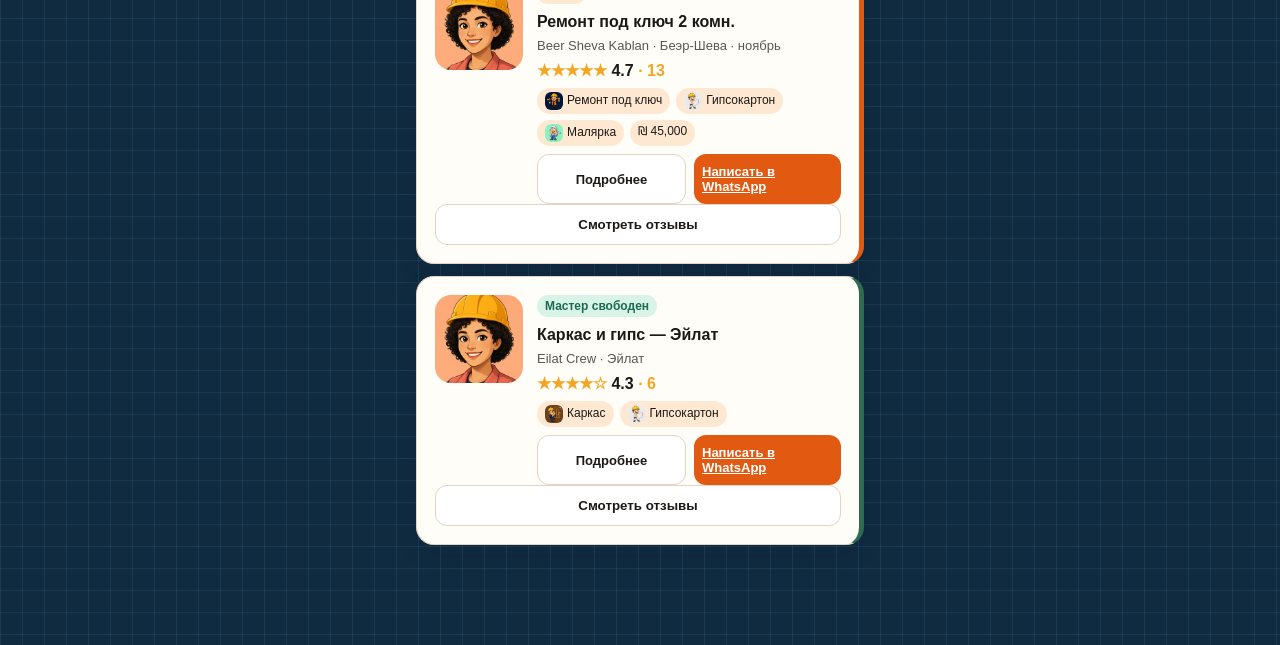
==== commit 0173d2c4: "Add files via upload" ====
--- a/classic/index.html
+++ b/classic/index.html
@@ -9,7 +9,7 @@
   <meta name="apple-mobile-web-app-title" content="BuildIL" />
   <link rel="manifest" href="manifest.webmanifest" />
   <link rel="icon" href="icon.svg" />
-  <link rel="stylesheet" href="styles.css?v=20" />
+  <link rel="stylesheet" href="styles.css?v=22" />
 </head>
 <body>
   <div class="compare">
@@ -17,9 +17,9 @@
     <a class="on" href="./">Старый дизайн</a>
   </div>
   <div id="app"></div>
-  <script src="app.js?v=20"></script>
+  <script src="app.js?v=22"></script>
   <script>
-    if ("serviceWorker" in navigator) navigator.serviceWorker.register("./sw.js?v=20");
+    if ("serviceWorker" in navigator) navigator.serviceWorker.register("./sw.js?v=22");
   </script>
 </body>
 </html>
